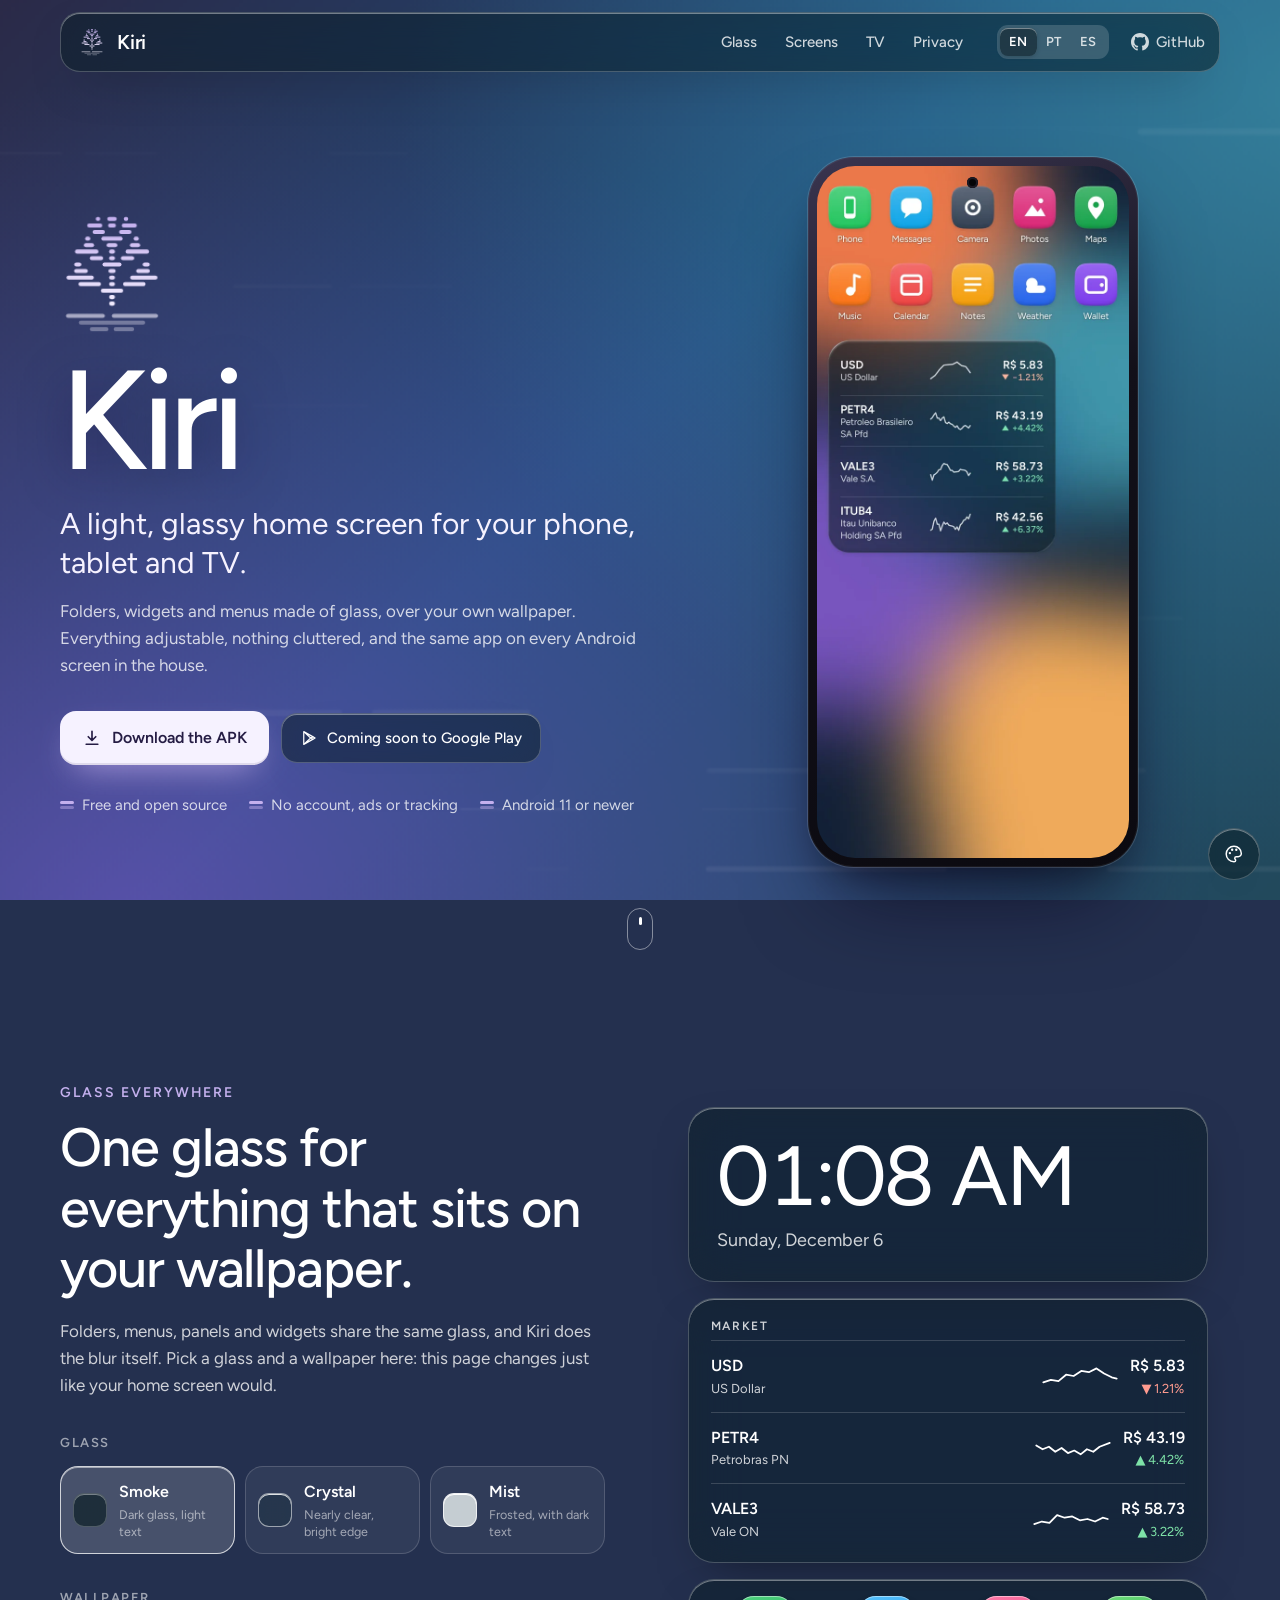
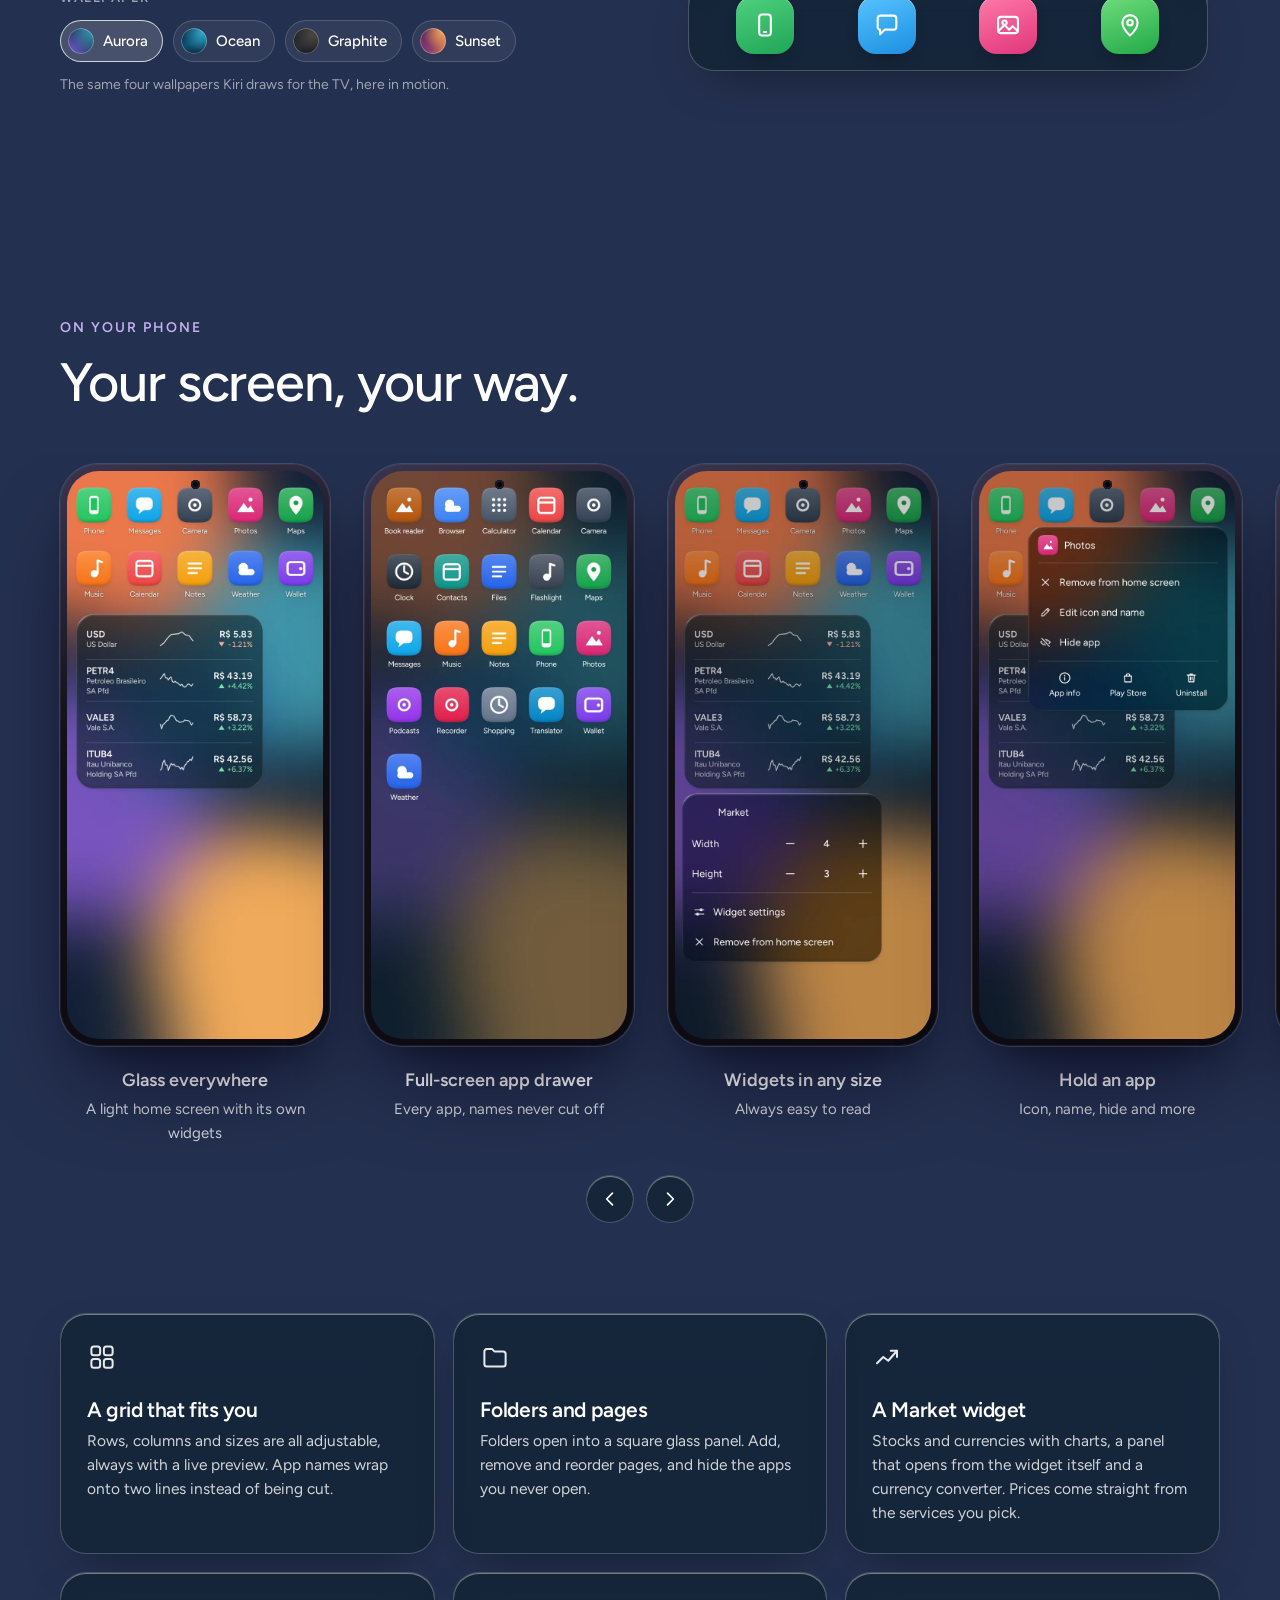
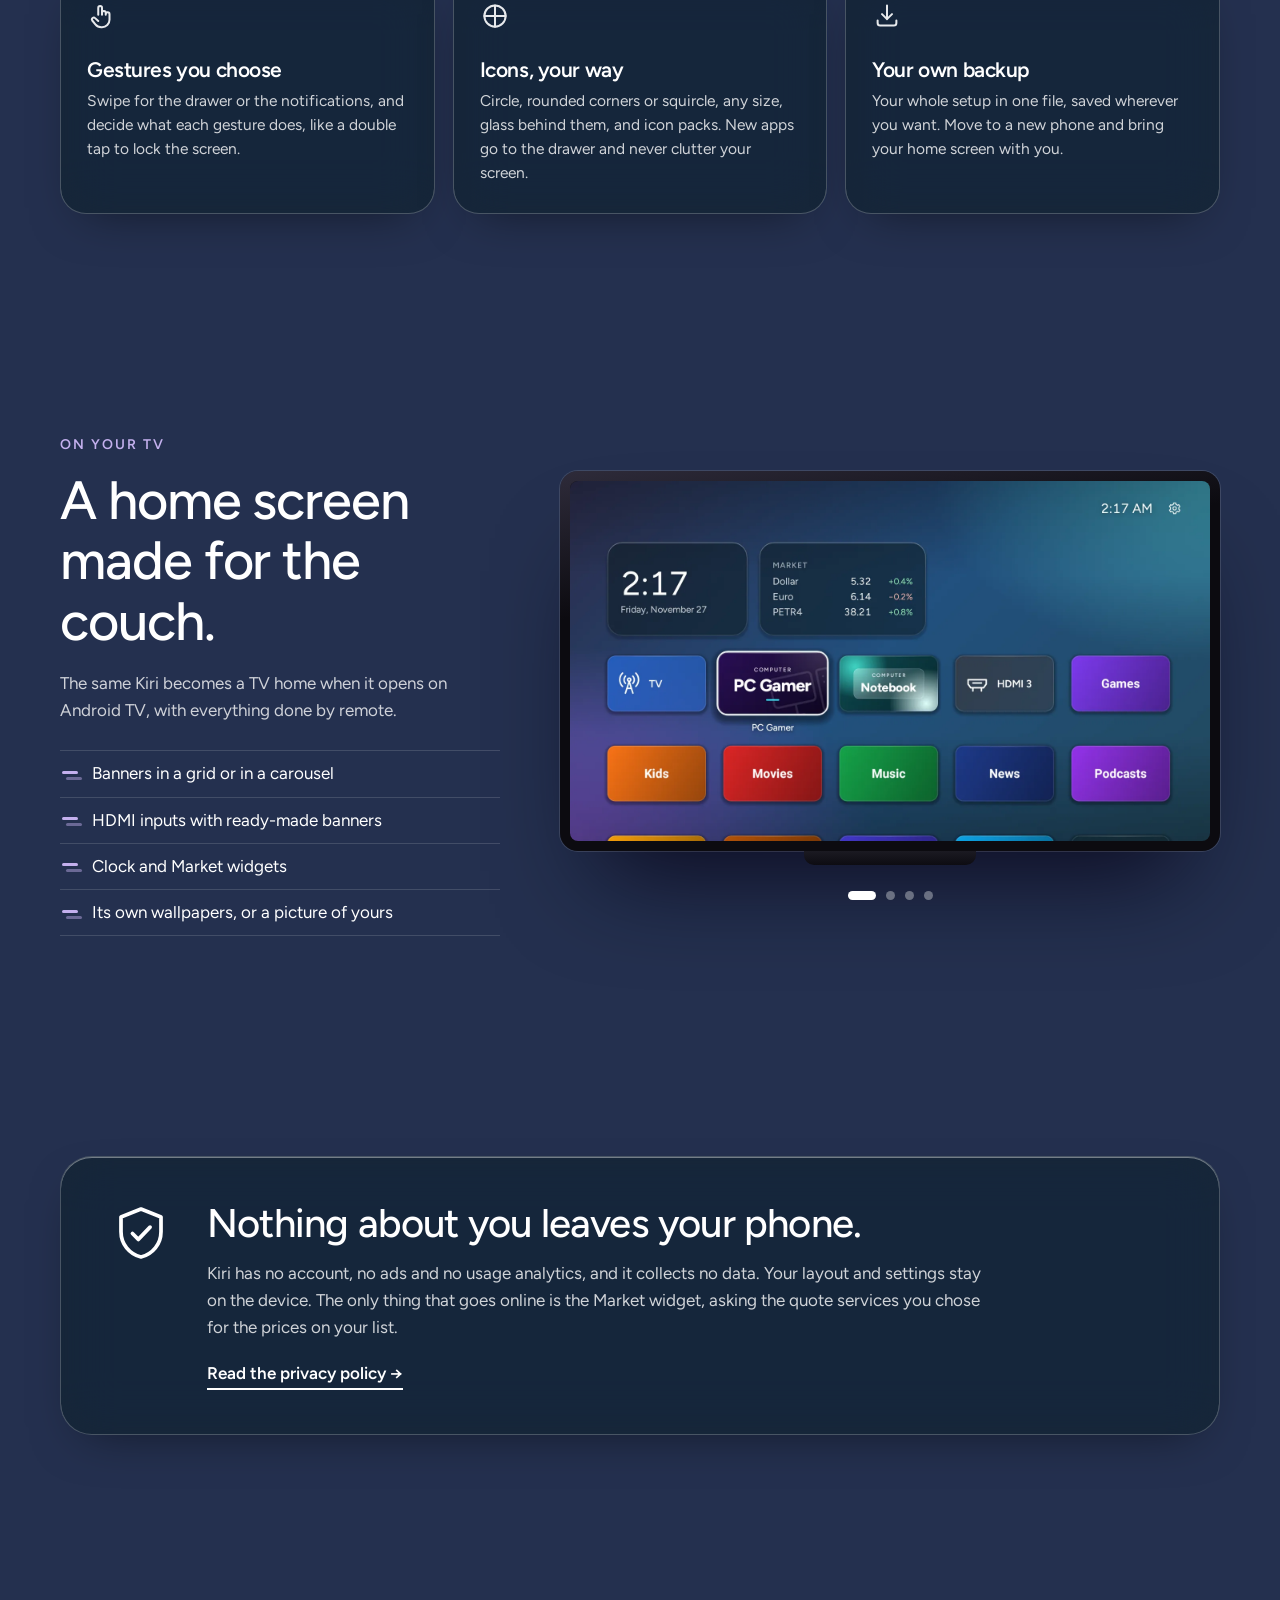
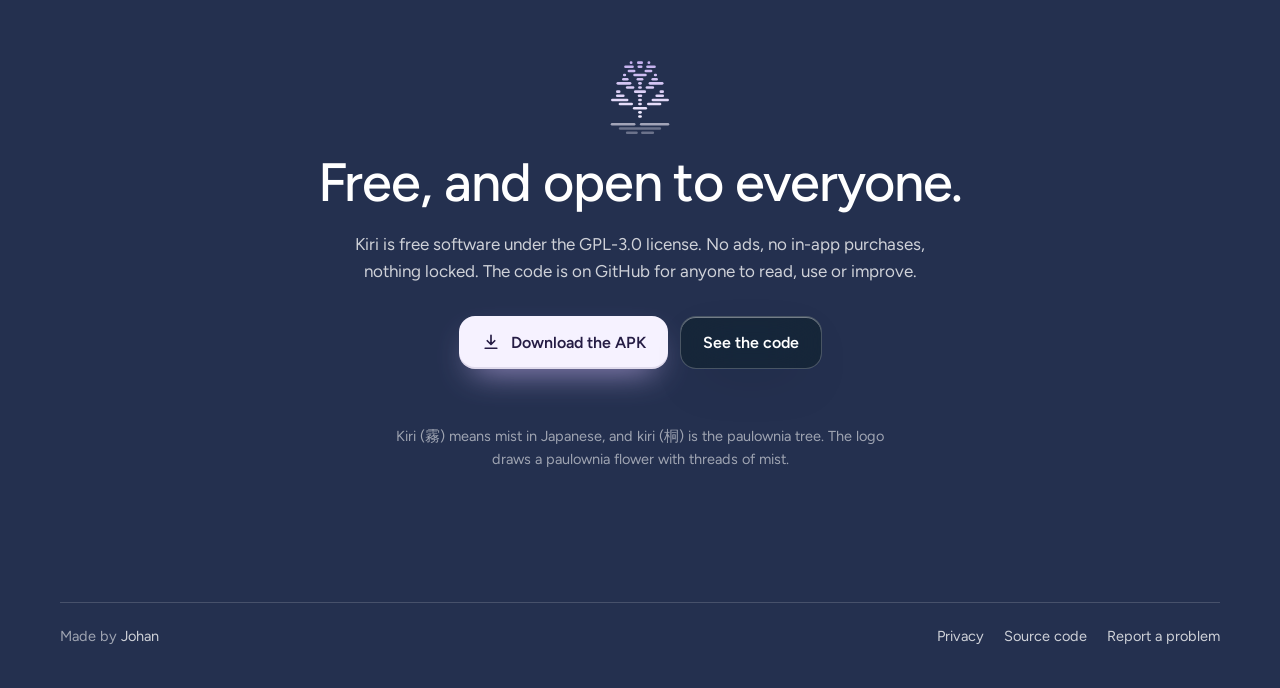
==== site/index.html @ f81454f0 "Site do Kiri em site/ (EN, PT, ES), para kiri.johankrs.com Página do Kiri e política de privacidade," ====
<!doctype html>
<html lang="en" data-lang="en" data-glass="fume" data-wall="aurora">
<head>
<meta charset="utf-8">
<meta name="viewport" content="width=device-width, initial-scale=1, viewport-fit=cover">
<title data-i18n="meta.title">Kiri · A light, glassy home screen for Android</title>
<meta name="description" data-i18n-content="meta.description" content="Kiri is a free, open-source home screen for Android phones, tablets and TVs. Glass panels over your wallpaper, widgets in any size, a full-screen drawer and a home made for the TV. No account, no ads, no tracking.">
<meta name="theme-color" content="#24304f">
<meta name="color-scheme" content="dark">
<link rel="canonical" href="https://kiri.johankrs.com/">
<link rel="alternate" hreflang="en" href="https://kiri.johankrs.com/?lang=en">
<link rel="alternate" hreflang="pt-BR" href="https://kiri.johankrs.com/?lang=pt">
<link rel="alternate" hreflang="es" href="https://kiri.johankrs.com/?lang=es">
<link rel="alternate" hreflang="x-default" href="https://kiri.johankrs.com/">
<meta property="og:type" content="website">
<meta property="og:url" content="https://kiri.johankrs.com/">
<meta property="og:site_name" content="Kiri">
<meta property="og:title" content="Kiri">
<meta property="og:description" data-i18n-content="meta.description" content="Kiri is a free, open-source home screen for Android phones, tablets and TVs. Glass panels over your wallpaper, widgets in any size, a full-screen drawer and a home made for the TV. No account, no ads, no tracking.">
<meta property="og:image" content="https://kiri.johankrs.com/og-image.png">
<meta property="og:image:width" content="1200">
<meta property="og:image:height" content="630">
<meta property="og:image:alt" content="The Kiri logo, a paulownia flower drawn with threads of mist">
<meta name="twitter:card" content="summary_large_image">
<link rel="icon" href="favicon.svg" type="image/svg+xml">
<link rel="icon" href="icon-192.png" sizes="192x192" type="image/png">
<link rel="apple-touch-icon" href="apple-touch-icon.png">
<link rel="preload" href="assets/fonts/figtree.woff2" as="font" type="font/woff2" crossorigin>
<link rel="stylesheet" href="assets/site.css">
<script src="assets/boot.js"></script>
<script src="assets/i18n.js" defer></script>
<script src="assets/site.js" defer></script>
</head>
<body>
<canvas class="wallpaper" aria-hidden="true"></canvas>
<a class="skip" href="#main" data-i18n="nav.skip">Skip to content</a>

<header class="top glass">
  <div class="wrap top-in">
    <a class="brand" href="#top" aria-label="Kiri">
      <img src="assets/brand/logo.svg" alt="" width="30" height="30">
      <span>Kiri</span>
    </a>
    <nav class="nav" aria-label="Sections" data-i18n-aria="nav.label">
      <a href="#glass" data-i18n="nav.glass">Glass</a>
      <a href="#screens" data-i18n="nav.screens">Screens</a>
      <a href="#tv" data-i18n="nav.tv">TV</a>
      <a href="#privacy" data-i18n="nav.privacy">Privacy</a>
    </nav>
    <div class="lang" role="group" aria-label="Language" data-i18n-aria="nav.language">
      <button type="button" data-set-lang="en" title="English" lang="en">EN</button>
      <button type="button" data-set-lang="pt" title="Português" lang="pt-BR">PT</button>
      <button type="button" data-set-lang="es" title="Español" lang="es">ES</button>
    </div>
    <a class="gh" href="https://github.com/JohanKRS/kiri-launcher" aria-label="GitHub">
      <svg viewBox="0 0 16 16" width="18" height="18" aria-hidden="true"><path fill="currentColor" d="M8 0C3.58 0 0 3.58 0 8c0 3.54 2.29 6.53 5.47 7.59.4.07.55-.17.55-.38 0-.19-.01-.82-.01-1.49-2.01.37-2.53-.49-2.69-.94-.09-.23-.48-.94-.82-1.13-.28-.15-.68-.52-.01-.53.63-.01 1.08.58 1.23.82.72 1.21 1.87.87 2.33.66.07-.52.28-.87.51-1.07-1.78-.2-3.64-.89-3.64-3.95 0-.87.31-1.59.82-2.15-.08-.2-.36-1.02.08-2.12 0 0 .67-.21 2.2.82.64-.18 1.32-.27 2-.27.68 0 1.36.09 2 .27 1.53-1.04 2.2-.82 2.2-.82.44 1.1.16 1.92.08 2.12.51.56.82 1.27.82 2.15 0 3.07-1.87 3.75-3.65 3.95.29.25.54.73.54 1.48 0 1.07-.01 1.93-.01 2.2 0 .21.15.46.55.38A8.013 8.013 0 0016 8c0-4.42-3.58-8-8-8z"/></svg>
      <span>GitHub</span>
    </a>
  </div>
</header>

<main id="main">

<section class="hero" id="top">
  <div class="wrap hero-in">
    <div class="hero-copy">
      <div class="mark" aria-hidden="true"></div>
      <h1>Kiri</h1>
      <p class="tagline" data-i18n="hero.tagline">A light, glassy home screen for your phone, tablet and TV.</p>
      <p class="lede" data-i18n="hero.lede">Folders, widgets and menus made of glass, over your own wallpaper. Everything adjustable, nothing cluttered, and the same app on every Android screen in the house.</p>
      <div class="cta">
        <a class="btn primary" id="download" href="https://github.com/JohanKRS/kiri-launcher/releases/latest">
          <svg viewBox="0 0 24 24" width="20" height="20" aria-hidden="true"><path d="M12 4v11m0 0-4.5-4.5M12 15l4.5-4.5M5 19.5h14" fill="none" stroke="currentColor" stroke-width="2" stroke-linecap="round" stroke-linejoin="round"/></svg>
          <span data-i18n="cta.download">Download the APK</span>
          <span class="ver" id="version" hidden></span>
        </a>
        <span class="soon glass">
          <svg viewBox="0 0 24 24" width="18" height="18" aria-hidden="true"><path d="M5 3.5v17l9.2-8.5z M5 3.5l12.5 7L14.2 12 M5 20.5l12.5-7L14.2 12 M17.5 10.5l2.6 1.5-2.6 1.5" fill="none" stroke="currentColor" stroke-width="1.6" stroke-linejoin="round"/></svg>
          <span data-i18n="cta.play">Coming soon to Google Play</span>
        </span>
      </div>
      <ul class="facts">
        <li data-i18n="hero.fact1">Free and open source</li>
        <li data-i18n="hero.fact2">No account, ads or tracking</li>
        <li data-i18n="hero.fact3">Android 11 or newer</li>
      </ul>
    </div>
    <div class="hero-device">
      <figure class="phone float">
        <img data-shot="phone-1" src="assets/img/phone-en-1.webp" width="672" height="1492" alt="Kiri's home screen: apps, and a glass Market widget with currencies and stocks" data-i18n-alt="alt.home">
      </figure>
    </div>
  </div>
  <a class="scroll-hint" href="#glass" aria-label="Scroll" data-i18n-aria="nav.scroll"><span></span></a>
</section>

<section class="section" id="glass">
  <div class="wrap glass-in">
    <div class="section-copy">
      <p class="eyebrow" data-i18n="glass.eyebrow">Glass everywhere</p>
      <h2 data-i18n="glass.title">One glass for everything that sits on your wallpaper.</h2>
      <p data-i18n="glass.text">Folders, menus, panels and widgets share the same glass, and Kiri does the blur itself. Pick a glass and a wallpaper here: this page changes just like your home screen would.</p>

      <div class="chooser" role="group" aria-label="Glass" data-i18n-aria="glass.pick">
        <p class="chooser-label" data-i18n="glass.pick">Glass</p>
        <div class="choices">
          <button type="button" class="choice" data-set-glass="fume"><span class="swatch-glass fume"></span><span><b data-i18n="glass.fume">Smoke</b><small data-i18n="glass.fumeText">Dark glass, light text</small></span></button>
          <button type="button" class="choice" data-set-glass="cristal"><span class="swatch-glass cristal"></span><span><b data-i18n="glass.cristal">Crystal</b><small data-i18n="glass.cristalText">Nearly clear, bright edge</small></span></button>
          <button type="button" class="choice" data-set-glass="nevoa"><span class="swatch-glass nevoa"></span><span><b data-i18n="glass.nevoa">Mist</b><small data-i18n="glass.nevoaText">Frosted, with dark text</small></span></button>
        </div>
      </div>
      <div class="chooser" role="group" aria-label="Wallpaper" data-i18n-aria="wall.pick">
        <p class="chooser-label" data-i18n="wall.pick">Wallpaper</p>
        <div class="walls">
          <button type="button" class="wall" data-set-wall="aurora"><span class="dot aurora"></span><span data-i18n="wall.aurora">Aurora</span></button>
          <button type="button" class="wall" data-set-wall="oceano"><span class="dot oceano"></span><span data-i18n="wall.oceano">Ocean</span></button>
          <button type="button" class="wall" data-set-wall="grafite"><span class="dot grafite"></span><span data-i18n="wall.grafite">Graphite</span></button>
          <button type="button" class="wall" data-set-wall="por_do_sol"><span class="dot por_do_sol"></span><span data-i18n="wall.por_do_sol">Sunset</span></button>
        </div>
        <p class="note" data-i18n="wall.note">The same four wallpapers Kiri draws for the TV, here in motion.</p>
      </div>
    </div>

    <div class="demo" aria-hidden="true">
      <div class="w-clock glass">
        <div class="time" id="demo-time">09:41</div>
        <div class="date" id="demo-date">Friday, 27 November</div>
      </div>
      <div class="w-market glass">
        <div class="w-title" data-i18n="demo.market">Market</div>
        <div class="row"><div><b>USD</b><small data-i18n="demo.usd">US Dollar</small></div><svg viewBox="0 0 60 20"><path d="M1 15 7 13 13 14 19 9 25 10 31 6 37 7 43 4 49 8 55 11 59 12"/></svg><div class="px"><b>R$ 5.83</b><small class="down">▼ 1.21%</small></div></div>
        <div class="row"><div><b>PETR4</b><small>Petrobras PN</small></div><svg viewBox="0 0 60 20"><path d="M1 8 6 11 11 9 16 13 21 10 26 14 31 12 36 15 41 11 46 13 51 9 59 6"/></svg><div class="px"><b>R$ 43.19</b><small class="up">▲ 4.42%</small></div></div>
        <div class="row"><div><b>VALE3</b><small>Vale ON</small></div><svg viewBox="0 0 60 20"><path d="M1 14 7 12 13 13 19 7 25 9 31 8 37 11 43 10 49 12 55 9 59 10"/></svg><div class="px"><b>R$ 58.73</b><small class="up">▲ 3.22%</small></div></div>
      </div>
      <div class="w-apps glass">
        <span class="app a1"><svg viewBox="0 0 24 24"><rect x="7" y="3" width="10" height="18" rx="2.5"/><path d="M11 18h2"/></svg></span>
        <span class="app a2"><svg viewBox="0 0 24 24"><path d="M4 6.5A2.5 2.5 0 0 1 6.5 4h11A2.5 2.5 0 0 1 20 6.5v7a2.5 2.5 0 0 1-2.5 2.5H10l-4 4v-4h0A2 2 0 0 1 4 14z"/></svg></span>
        <span class="app a3"><svg viewBox="0 0 24 24"><rect x="3.5" y="5" width="17" height="14" rx="2.5"/><circle cx="9" cy="10" r="1.8"/><path d="m4 17 5-5 4 4 3-3 4 4"/></svg></span>
        <span class="app a4"><svg viewBox="0 0 24 24"><path d="M12 21s-6.5-6-6.5-11a6.5 6.5 0 0 1 13 0c0 5-6.5 11-6.5 11z"/><circle cx="12" cy="10" r="2.3"/></svg></span>
      </div>
    </div>
  </div>
</section>

<section class="section" id="screens">
  <div class="wrap">
    <div class="section-head">
      <p class="eyebrow" data-i18n="screens.eyebrow">On your phone</p>
      <h2 data-i18n="screens.title">Your screen, your way.</h2>
    </div>
  </div>
  <div class="gallery" tabindex="0" aria-label="Screens" data-i18n-aria="screens.label">
    <figure class="shot"><div class="phone"><img data-shot="phone-1" src="assets/img/phone-en-1.webp" width="672" height="1492" loading="lazy" alt=""></div><figcaption><b data-i18n="shot1.t">Glass everywhere</b><span data-i18n="shot1.s">A light home screen with its own widgets</span></figcaption></figure>
    <figure class="shot"><div class="phone"><img data-shot="phone-2" src="assets/img/phone-en-2.webp" width="672" height="1492" loading="lazy" alt=""></div><figcaption><b data-i18n="shot2.t">Full-screen app drawer</b><span data-i18n="shot2.s">Every app, names never cut off</span></figcaption></figure>
    <figure class="shot"><div class="phone"><img data-shot="phone-3" src="assets/img/phone-en-3.webp" width="672" height="1492" loading="lazy" alt=""></div><figcaption><b data-i18n="shot3.t">Widgets in any size</b><span data-i18n="shot3.s">Always easy to read</span></figcaption></figure>
    <figure class="shot"><div class="phone"><img data-shot="phone-4" src="assets/img/phone-en-4.webp" width="672" height="1492" loading="lazy" alt=""></div><figcaption><b data-i18n="shot4.t">Hold an app</b><span data-i18n="shot4.s">Icon, name, hide and more</span></figcaption></figure>
    <figure class="shot"><div class="phone"><img data-shot="phone-5" src="assets/img/phone-en-5.webp" width="672" height="1492" loading="lazy" alt=""></div><figcaption><b data-i18n="shot5.t">Every icon your way</b><span data-i18n="shot5.s">Shape, glass and size for each app</span></figcaption></figure>
    <figure class="shot"><div class="phone"><img data-shot="phone-6" src="assets/img/phone-en-6.webp" width="672" height="1492" loading="lazy" alt=""></div><figcaption><b data-i18n="shot6.t">Glass icons</b><span data-i18n="shot6.s">With a live preview as you adjust</span></figcaption></figure>
    <figure class="shot"><div class="phone"><img data-shot="phone-7" src="assets/img/phone-en-7.webp" width="672" height="1492" loading="lazy" alt=""></div><figcaption><b data-i18n="shot7.t">Clear settings</b><span data-i18n="shot7.s">Each one explained in a line</span></figcaption></figure>
  </div>
  <div class="wrap gallery-nav">
    <button type="button" class="round glass" data-scroll="-1" aria-label="Previous" data-i18n-aria="screens.prev"><svg viewBox="0 0 24 24" width="20" height="20"><path d="M15 5l-7 7 7 7" fill="none" stroke="currentColor" stroke-width="2" stroke-linecap="round" stroke-linejoin="round"/></svg></button>
    <button type="button" class="round glass" data-scroll="1" aria-label="Next" data-i18n-aria="screens.next"><svg viewBox="0 0 24 24" width="20" height="20"><path d="M9 5l7 7-7 7" fill="none" stroke="currentColor" stroke-width="2" stroke-linecap="round" stroke-linejoin="round"/></svg></button>
  </div>

  <div class="wrap">
    <ul class="features">
      <li class="glass">
        <svg viewBox="0 0 24 24" aria-hidden="true"><rect x="3.5" y="3.5" width="7" height="7" rx="2"/><rect x="13.5" y="3.5" width="7" height="7" rx="2"/><rect x="3.5" y="13.5" width="7" height="7" rx="2"/><rect x="13.5" y="13.5" width="7" height="7" rx="2"/></svg>
        <h3 data-i18n="f1.t">A grid that fits you</h3>
        <p data-i18n="f1.s">Rows, columns and sizes are all adjustable, always with a live preview. App names wrap onto two lines instead of being cut.</p>
      </li>
      <li class="glass">
        <svg viewBox="0 0 24 24" aria-hidden="true"><path d="M3.5 7.5a2 2 0 0 1 2-2h4l2 2h7a2 2 0 0 1 2 2v8a2 2 0 0 1-2 2h-13a2 2 0 0 1-2-2z"/></svg>
        <h3 data-i18n="f2.t">Folders and pages</h3>
        <p data-i18n="f2.s">Folders open into a square glass panel. Add, remove and reorder pages, and hide the apps you never open.</p>
      </li>
      <li class="glass">
        <svg viewBox="0 0 24 24" aria-hidden="true"><path d="M4 17l5-5 4 3 7-8"/><path d="M15 7h5v5"/></svg>
        <h3 data-i18n="f3.t">A Market widget</h3>
        <p data-i18n="f3.s">Stocks and currencies with charts, a panel that opens from the widget itself and a currency converter. Prices come straight from the services you pick.</p>
      </li>
      <li class="glass">
        <svg viewBox="0 0 24 24" aria-hidden="true"><path d="M9 11V5.5a1.5 1.5 0 0 1 3 0V11m0-1.5a1.5 1.5 0 0 1 3 0V11m0-.5a1.5 1.5 0 0 1 3 0V15a6 6 0 0 1-6 6h-.6a6 6 0 0 1-4.7-2.3L4.2 15.6a1.5 1.5 0 0 1 2.3-1.9L9 16"/></svg>
        <h3 data-i18n="f4.t">Gestures you choose</h3>
        <p data-i18n="f4.s">Swipe for the drawer or the notifications, and decide what each gesture does, like a double tap to lock the screen.</p>
      </li>
      <li class="glass">
        <svg viewBox="0 0 24 24" aria-hidden="true"><circle cx="12" cy="12" r="8.5"/><path d="M12 3.5v17M3.5 12h17"/></svg>
        <h3 data-i18n="f5.t">Icons, your way</h3>
        <p data-i18n="f5.s">Circle, rounded corners or squircle, any size, glass behind them, and icon packs. New apps go to the drawer and never clutter your screen.</p>
      </li>
      <li class="glass">
        <svg viewBox="0 0 24 24" aria-hidden="true"><path d="M12 3.5v11m0 0-4-4m4 4 4-4"/><path d="M4.5 15.5v2a2 2 0 0 0 2 2h11a2 2 0 0 0 2-2v-2"/></svg>
        <h3 data-i18n="f6.t">Your own backup</h3>
        <p data-i18n="f6.s">Your whole setup in one file, saved wherever you want. Move to a new phone and bring your home screen with you.</p>
      </li>
    </ul>
  </div>
</section>

<section class="section" id="tv">
  <div class="wrap tv-in">
    <div class="section-copy">
      <p class="eyebrow" data-i18n="tv.eyebrow">On your TV</p>
      <h2 data-i18n="tv.title">A home screen made for the couch.</h2>
      <p data-i18n="tv.text">The same Kiri becomes a TV home when it opens on Android TV, with everything done by remote.</p>
      <ul class="ticks">
        <li data-i18n="tv.l1">Banners in a grid or in a carousel</li>
        <li data-i18n="tv.l2">HDMI inputs with ready-made banners</li>
        <li data-i18n="tv.l3">Clock and Market widgets</li>
        <li data-i18n="tv.l4">Its own wallpapers, or a picture of yours</li>
      </ul>
    </div>
    <div class="tv-device">
      <div class="tv-frame">
        <div class="tv-screen" id="tv-screen">
          <img data-shot="tv-1" src="assets/img/tv-en-1.webp" width="1600" height="900" loading="lazy" alt="Kiri on a TV: clock and Market widgets over a grid of banners" data-i18n-alt="alt.tv1" class="on">
          <img data-shot="tv-2" src="assets/img/tv-en-2.webp" width="1600" height="900" loading="lazy" alt="The menu of a banner, opened with the remote" data-i18n-alt="alt.tv2">
          <img data-shot="tv-3" src="assets/img/tv-en-3.webp" width="1600" height="900" loading="lazy" alt="Banners in a carousel low on the screen, over the Sunset wallpaper" data-i18n-alt="alt.tv3">
          <img data-shot="tv-4" src="assets/img/tv-en-4.webp" width="1600" height="900" loading="lazy" alt="Large banners with their names, over the Ocean wallpaper" data-i18n-alt="alt.tv4">
        </div>
      </div>
      <div class="tv-stand" aria-hidden="true"></div>
      <div class="tv-dots" role="group" aria-label="TV screens" data-i18n-aria="tv.label">
        <button type="button" data-tv="0" aria-label="1" class="on"></button>
        <button type="button" data-tv="1" aria-label="2"></button>
        <button type="button" data-tv="2" aria-label="3"></button>
        <button type="button" data-tv="3" aria-label="4"></button>
      </div>
    </div>
  </div>
</section>

<section class="section" id="privacy">
  <div class="wrap">
    <div class="privacy glass">
      <svg class="shield" viewBox="0 0 24 24" aria-hidden="true"><path d="M12 3 4.5 6v5.5c0 4.6 3.1 8.4 7.5 9.5 4.4-1.1 7.5-4.9 7.5-9.5V6z"/><path d="m8.8 12.2 2.2 2.2 4.4-4.6"/></svg>
      <div>
        <h2 data-i18n="privacy.title">Nothing about you leaves your phone.</h2>
        <p data-i18n="privacy.text">Kiri has no account, no ads and no usage analytics, and it collects no data. Your layout and settings stay on the device. The only thing that goes online is the Market widget, asking the quote services you chose for the prices on your list.</p>
        <a class="link" href="privacy.html" data-i18n="privacy.link">Read the privacy policy</a>
      </div>
    </div>
  </div>
</section>

<section class="section closing">
  <div class="wrap closing-in">
    <div class="mark small" aria-hidden="true"></div>
    <h2 data-i18n="end.title">Free, and open to everyone.</h2>
    <p data-i18n="end.text">Kiri is free software under the GPL-3.0 license. No ads, no in-app purchases, nothing locked. The code is on GitHub for anyone to read, use or improve.</p>
    <div class="cta center">
      <a class="btn primary" href="https://github.com/JohanKRS/kiri-launcher/releases/latest">
        <svg viewBox="0 0 24 24" width="20" height="20" aria-hidden="true"><path d="M12 4v11m0 0-4.5-4.5M12 15l4.5-4.5M5 19.5h14" fill="none" stroke="currentColor" stroke-width="2" stroke-linecap="round" stroke-linejoin="round"/></svg>
        <span data-i18n="cta.download">Download the APK</span>
      </a>
      <a class="btn glass" href="https://github.com/JohanKRS/kiri-launcher" data-i18n="cta.code">See the code</a>
    </div>
    <p class="name-note" data-i18n="end.name">Kiri (霧) means mist in Japanese, and kiri (桐) is the paulownia tree. The logo draws a paulownia flower with threads of mist.</p>
  </div>
</section>

</main>

<footer class="foot">
  <div class="wrap foot-in">
    <span data-i18n-html="foot.made">Made by <a href="https://johankrs.com/">Johan</a></span>
    <span class="foot-links">
      <a href="privacy.html" data-i18n="nav.privacy">Privacy</a>
      <a href="https://github.com/JohanKRS/kiri-launcher" data-i18n="foot.source">Source code</a>
      <a href="https://github.com/JohanKRS/kiri-launcher/issues" data-i18n="foot.issues">Report a problem</a>
    </span>
  </div>
</footer>

<button type="button" class="tweak glass" aria-expanded="false" aria-controls="tweak-panel" aria-label="Change glass and wallpaper" data-i18n-aria="tweak.label">
  <svg viewBox="0 0 24 24" width="22" height="22" aria-hidden="true"><path d="M12 3.5a8.5 8.5 0 1 0 0 17c1.2 0 1.8-.7 1.8-1.5 0-1.1-1-1.4-1-2.5 0-.9.7-1.5 1.6-1.5h2.1a3.5 3.5 0 0 0 3.5-3.5c0-4.4-3.6-8-8-8z" fill="none" stroke="currentColor" stroke-width="1.6"/><circle cx="7.5" cy="11" r="1.3" fill="currentColor"/><circle cx="10" cy="7.3" r="1.3" fill="currentColor"/><circle cx="14.5" cy="7.3" r="1.3" fill="currentColor"/></svg>
</button>
<div class="tweak-panel glass" id="tweak-panel" hidden>
  <p class="chooser-label" data-i18n="glass.pick">Glass</p>
  <div class="mini">
    <button type="button" data-set-glass="fume" data-i18n="glass.fume">Smoke</button>
    <button type="button" data-set-glass="cristal" data-i18n="glass.cristal">Crystal</button>
    <button type="button" data-set-glass="nevoa" data-i18n="glass.nevoa">Mist</button>
  </div>
  <p class="chooser-label" data-i18n="wall.pick">Wallpaper</p>
  <div class="mini dots">
    <button type="button" data-set-wall="aurora" aria-label="Aurora" data-i18n-aria="wall.aurora"><span class="dot aurora"></span></button>
    <button type="button" data-set-wall="oceano" aria-label="Ocean" data-i18n-aria="wall.oceano"><span class="dot oceano"></span></button>
    <button type="button" data-set-wall="grafite" aria-label="Graphite" data-i18n-aria="wall.grafite"><span class="dot grafite"></span></button>
    <button type="button" data-set-wall="por_do_sol" aria-label="Sunset" data-i18n-aria="wall.por_do_sol"><span class="dot por_do_sol"></span></button>
  </div>
  <label class="motion"><input type="checkbox" id="motion" checked> <span data-i18n="tweak.motion">Moving wallpaper</span></label>
</div>
</body>
</html>
---- site/assets/site.css ----
/* Kiri website. The page works like a Kiri home screen: an animated wallpaper behind everything
   (site.js draws it), and glass for whatever sits on it, in Kiri's three glasses. */

@font-face {
  font-family: "Figtree";
  src: url("fonts/figtree.woff2") format("woff2");
  font-weight: 300 900;
  font-display: swap;
}

:root {
  --ink: #fff;
  --ink-soft: rgba(255, 255, 255, .78);
  --ink-faint: rgba(255, 255, 255, .56);
  --lilac: #c4b0ee;
  --lilac-pale: #f6f2ff;
  --up: #7ee2a8;
  --down: #ff9b8f;
  --radius: 26px;
  --wrap: 1160px;
  --blur: blur(26px) saturate(1.35);
  --ease: cubic-bezier(.22, .8, .24, 1);
}

/* Kiri's glasses (ui/theme/KiriGlass.kt), at their default opacity. */
html[data-glass="fume"] {
  --g-fill: rgba(14, 32, 39, .58);
  --g-edge: rgba(255, 255, 255, .22);
  --g-high: rgba(255, 255, 255, .40);
  --g-ink: #fff;
  --g-ink-soft: rgba(255, 255, 255, .80);
  --g-line: rgba(255, 255, 255, .16);
}
html[data-glass="cristal"] {
  --g-fill: rgba(18, 44, 52, .36);
  --g-edge: rgba(255, 255, 255, .50);
  --g-high: rgba(255, 255, 255, .85);
  --g-ink: #fff;
  --g-ink-soft: rgba(255, 255, 255, .86);
  --g-line: rgba(255, 255, 255, .24);
}
html[data-glass="nevoa"] {
  --g-fill: rgba(240, 246, 245, .72);
  --g-edge: rgba(255, 255, 255, .70);
  --g-high: rgba(255, 255, 255, .95);
  --g-ink: #10262d;
  --g-ink-soft: #33494f;
  --g-line: rgba(16, 38, 45, .14);
}

* { box-sizing: border-box; }
html { scroll-behavior: smooth; -webkit-text-size-adjust: 100%; background: #24304f; }
html.i18n-wait body { visibility: hidden; }
body {
  margin: 0;
  font: 400 17px/1.6 "Figtree", system-ui, -apple-system, "Segoe UI", Roboto, sans-serif;
  color: var(--ink);
  overflow-x: hidden;
  -webkit-font-smoothing: antialiased;
}
img { display: block; max-width: 100%; height: auto; }
a { color: inherit; }
button { font: inherit; color: inherit; cursor: pointer; }
h1, h2, h3 { margin: 0; font-weight: 500; letter-spacing: -.02em; line-height: 1.12; }
p { margin: 0; }
::selection { background: rgba(196, 176, 238, .45); }
:focus-visible { outline: 2px solid var(--lilac-pale); outline-offset: 3px; border-radius: 8px; }

.wrap { width: min(var(--wrap), 100% - 40px); margin-inline: auto; }
.skip { position: absolute; left: -999px; top: 8px; z-index: 50; padding: 8px 14px; border-radius: 10px; background: #fff; color: #111; }
.skip:focus { left: 12px; }

/* The wallpaper, fixed behind the page. */
.wallpaper {
  position: fixed; inset: 0; z-index: -1;
  width: 100%; height: 100%;
  background: linear-gradient(135deg, #2b2a48, #22507f 48%, #22495c);
}

/* Glass. */
.glass {
  position: relative;
  background: var(--g-fill);
  -webkit-backdrop-filter: var(--blur);
  backdrop-filter: var(--blur);
  color: var(--g-ink);
  border: 1px solid var(--g-edge);
  box-shadow: inset 0 1px 0 var(--g-high), 0 18px 50px -24px rgba(0, 0, 0, .55);
  transition: background-color .5s var(--ease), color .5s var(--ease), border-color .5s var(--ease), box-shadow .5s var(--ease);
}

/* Header. */
.top {
  position: sticky; top: 12px; z-index: 20;
  width: min(var(--wrap), 100% - 24px); margin: 12px auto 0;
  border-radius: 20px;
}
.top-in { display: flex; align-items: center; gap: 22px; width: 100%; padding: 10px 14px 10px 16px; }
.brand { display: flex; align-items: center; gap: 10px; text-decoration: none; font-weight: 600; font-size: 20px; letter-spacing: -.01em; }
.brand img { width: 30px; height: 30px; }
html[data-glass="nevoa"] .brand img { filter: brightness(.35) saturate(2.2) hue-rotate(-8deg); }
.nav { display: flex; gap: 4px; margin-left: auto; }
.nav a { text-decoration: none; padding: 7px 12px; border-radius: 10px; color: var(--g-ink-soft); font-weight: 500; font-size: 15px; transition: background .2s, color .2s; }
.nav a:hover { color: var(--g-ink); background: var(--g-line); }
.lang { display: flex; padding: 3px; border-radius: 11px; background: var(--g-line); }
.lang button { border: 0; background: none; padding: 4px 9px; border-radius: 8px; font-size: 13px; font-weight: 600; letter-spacing: .04em; color: var(--g-ink-soft); }
.lang button[aria-pressed="true"] { background: var(--g-fill); color: var(--g-ink); box-shadow: inset 0 1px 0 var(--g-high), 0 1px 4px rgba(0, 0, 0, .18); }
.gh { display: flex; align-items: center; gap: 7px; text-decoration: none; font-size: 15px; font-weight: 500; color: var(--g-ink-soft); }
.gh:hover { color: var(--g-ink); }

/* Hero. */
.hero { position: relative; min-height: min(100svh, 980px); display: flex; flex-direction: column; justify-content: center; padding: 70px 0 90px; }
.hero-in { display: grid; grid-template-columns: 1.1fr .9fr; align-items: center; gap: 60px; }
.mark { width: 132px; height: 132px; margin: 0 0 18px -14px; }
.mark svg { width: 100%; height: 100%; overflow: visible; }
.mark path { opacity: 0; transform-box: fill-box; transform-origin: center; animation: thread 1.1s var(--ease) forwards; animation-delay: calc(var(--i) * 38ms + 150ms); }
.mark.small { width: 84px; height: 84px; margin: 0 auto 14px; }
.mark.small path { animation: none; opacity: 1; }
@keyframes thread {
  from { opacity: 0; transform: translateX(calc(var(--d, 1) * 18px)) scaleX(.2); }
  to { opacity: 1; transform: none; }
}
.mark.breathing path { animation: breathe 7s ease-in-out infinite; animation-delay: calc(var(--i) * -310ms); opacity: 1; }
@keyframes breathe {
  0%, 100% { transform: translateX(0); opacity: 1; }
  50% { transform: translateX(calc(var(--d, 1) * 2.2px)); opacity: .72; }
}
h1 { font-size: clamp(76px, 11vw, 150px); font-weight: 500; letter-spacing: -.045em; line-height: .9; text-shadow: 0 10px 50px rgba(20, 10, 50, .35); }
.tagline { margin-top: 20px; font-size: clamp(22px, 2.4vw, 30px); line-height: 1.3; font-weight: 400; color: var(--lilac-pale); max-width: 21em; }
.lede { margin-top: 16px; max-width: 34em; color: var(--ink-soft); }
.cta { display: flex; flex-wrap: wrap; align-items: center; gap: 12px; margin-top: 32px; }
.cta.center { justify-content: center; }
.btn {
  display: inline-flex; align-items: center; gap: 10px;
  padding: 14px 22px; border-radius: 16px;
  font-weight: 600; font-size: 16px; text-decoration: none;
  transition: transform .25s var(--ease), box-shadow .25s var(--ease), background-color .5s;
}
.btn:hover { transform: translateY(-2px); }
.btn.primary { background: var(--lilac-pale); color: #251c44; box-shadow: 0 14px 34px -14px rgba(196, 176, 238, .9), inset 0 -2px 0 rgba(59, 45, 102, .12); }
.btn.primary:hover { box-shadow: 0 18px 40px -12px rgba(196, 176, 238, 1); }
.btn .ver { font-weight: 500; font-size: 13px; padding: 2px 8px; border-radius: 99px; background: rgba(59, 45, 102, .12); }
.soon { display: inline-flex; align-items: center; gap: 9px; padding: 12px 18px; border-radius: 16px; font-size: 15px; font-weight: 500; }
.facts { list-style: none; display: flex; flex-wrap: wrap; gap: 8px 22px; margin: 28px 0 0; padding: 0; color: var(--ink-soft); font-size: 15px; }
.facts li { display: flex; align-items: center; gap: 8px; }
.facts li::before { content: ""; width: 14px; height: 3px; border-radius: 3px; background: var(--lilac); box-shadow: 0 5px 0 -0px rgba(196, 176, 238, .45); transform: translateY(-2px); }
.hero-device { display: flex; justify-content: center; }
.scroll-hint { position: absolute; left: 50%; bottom: 22px; width: 26px; height: 42px; margin-left: -13px; border-radius: 14px; border: 1.5px solid rgba(255, 255, 255, .45); }
.scroll-hint span { position: absolute; left: 50%; top: 8px; width: 3px; height: 8px; margin-left: -1.5px; border-radius: 3px; background: #fff; animation: hint 2.2s ease-in-out infinite; }
@keyframes hint { 0% { opacity: 0; transform: translateY(0); } 30% { opacity: 1; } 80% { opacity: 0; transform: translateY(12px); } 100% { opacity: 0; } }

/* Devices. */
.phone {
  position: relative; width: 100%; max-width: 330px;
  margin: 0;
  padding: 9px; border-radius: 46px;
  background: linear-gradient(160deg, #3a3550, #121019 40%, #0b0a10);
  box-shadow: 0 0 0 1px rgba(255, 255, 255, .14), inset 0 0 0 1px rgba(255, 255, 255, .06), 0 50px 90px -30px rgba(10, 5, 30, .75), 0 20px 40px -20px rgba(0, 0, 0, .5);
}
.phone img { width: 100%; border-radius: 38px; background: #222; }
.phone::after { content: ""; position: absolute; top: 20px; left: 50%; width: 11px; height: 11px; margin-left: -5.5px; border-radius: 50%; background: #050507; box-shadow: inset 0 0 0 2px #1c1a24; }
.float { animation: float 9s ease-in-out infinite; }
@keyframes float { 0%, 100% { transform: translateY(0) rotate(-1.2deg); } 50% { transform: translateY(-16px) rotate(.6deg); } }

/* Sections. */
.section { padding: 110px 0; scroll-margin-top: 80px; }
.eyebrow { font-size: 14px; font-weight: 600; letter-spacing: .14em; text-transform: uppercase; color: var(--lilac); margin-bottom: 14px; }
h2 { font-size: clamp(34px, 4.4vw, 54px); }
.section-copy p:not(.eyebrow):not(.chooser-label):not(.note) { margin-top: 18px; color: var(--ink-soft); max-width: 32em; }
.section-head { max-width: 760px; margin-bottom: 40px; }

/* Glass section. */
.glass-in { display: grid; grid-template-columns: 1fr 1fr; gap: 70px; align-items: center; }
.chooser { margin-top: 34px; }
.chooser-label { font-size: 13px; font-weight: 600; letter-spacing: .12em; text-transform: uppercase; color: var(--ink-faint); margin-bottom: 12px; }
.choices { display: grid; grid-template-columns: repeat(3, 1fr); gap: 10px; }
.choice {
  display: flex; align-items: center; gap: 12px; text-align: left;
  padding: 12px; border-radius: 18px;
  border: 1px solid rgba(255, 255, 255, .16); background: rgba(255, 255, 255, .06);
  transition: background .25s, border-color .25s, transform .25s var(--ease);
}
.choice:hover { background: rgba(255, 255, 255, .12); transform: translateY(-2px); }
.choice[aria-pressed="true"] { border-color: rgba(255, 255, 255, .75); background: rgba(255, 255, 255, .16); box-shadow: inset 0 1px 0 rgba(255, 255, 255, .5); }
.choice b { display: block; font-weight: 600; font-size: 16px; }
.choice small { display: block; font-size: 12.5px; line-height: 1.35; color: var(--ink-faint); margin-top: 2px; }
.swatch-glass { flex: none; width: 34px; height: 34px; border-radius: 11px; -webkit-backdrop-filter: blur(8px); backdrop-filter: blur(8px); }
.swatch-glass.fume { background: rgba(14, 32, 39, .7); border: 1px solid rgba(255, 255, 255, .22); box-shadow: inset 0 1px 0 rgba(255, 255, 255, .4); }
.swatch-glass.cristal { background: rgba(18, 44, 52, .3); border: 1px solid rgba(255, 255, 255, .55); box-shadow: inset 0 1px 0 rgba(255, 255, 255, .85); }
.swatch-glass.nevoa { background: rgba(240, 246, 245, .78); border: 1px solid rgba(255, 255, 255, .7); box-shadow: inset 0 1px 0 #fff; }
.walls { display: flex; flex-wrap: wrap; gap: 10px; }
.wall { display: inline-flex; align-items: center; gap: 9px; padding: 7px 14px 7px 7px; border-radius: 99px; border: 1px solid rgba(255, 255, 255, .16); background: rgba(255, 255, 255, .06); font-weight: 500; font-size: 15px; transition: background .25s, border-color .25s; }
.wall:hover { background: rgba(255, 255, 255, .12); }
.wall[aria-pressed="true"] { border-color: rgba(255, 255, 255, .75); background: rgba(255, 255, 255, .16); }
.dot { display: block; width: 26px; height: 26px; border-radius: 50%; box-shadow: inset 0 0 0 1px rgba(255, 255, 255, .3); }
.dot.aurora { background: radial-gradient(circle at 100% 0, #3f9db2, transparent 65%), radial-gradient(circle at 0 100%, #7a52c4, transparent 70%), linear-gradient(135deg, #2b2a48, #22507f 48%, #22495c); }
.dot.oceano { background: radial-gradient(circle at 80% 20%, #2fa3c2, transparent 65%), linear-gradient(160deg, #0d2a45, #0f4f6f 55%, #0a2233); }
.dot.grafite { background: radial-gradient(circle at 75% 25%, #4a4540, transparent 65%), linear-gradient(150deg, #1c1f24, #2a2d33 50%, #15171a); }
.dot.por_do_sol { background: radial-gradient(circle at 85% 15%, #f2a35a, transparent 60%), radial-gradient(circle at 0 100%, #6c2d7a, transparent 65%), linear-gradient(140deg, #3a1f4f, #a44a5a 55%, #e0864a); }
.note { margin-top: 12px; font-size: 14px; color: var(--ink-faint); }

/* The demo widgets, live glass on the live wallpaper. */
.demo { display: grid; grid-template-columns: 1fr 1fr; gap: 16px; max-width: 520px; justify-self: center; width: 100%; }
.demo > * { border-radius: var(--radius); }
.w-clock { grid-column: 1 / -1; padding: 26px 28px; }
.w-clock .time { font-size: clamp(60px, 7vw, 84px); font-weight: 400; letter-spacing: -.03em; line-height: 1; font-variant-numeric: tabular-nums; }
.w-clock .date { margin-top: 8px; color: var(--g-ink-soft); font-size: 18px; }
.w-market { grid-column: 1 / -1; padding: 18px 22px 8px; }
.w-title { font-size: 12px; font-weight: 600; letter-spacing: .14em; text-transform: uppercase; color: var(--g-ink-soft); margin-bottom: 4px; }
.w-market .row { display: grid; grid-template-columns: 1fr 76px auto; align-items: center; gap: 12px; padding: 12px 0; border-top: 1px solid var(--g-line); }
.w-market .row:first-of-type { border-top: 0; }
.w-market b { display: block; font-weight: 600; font-size: 16px; }
.w-market small { display: block; font-size: 13px; color: var(--g-ink-soft); }
.w-market svg { width: 76px; height: 26px; fill: none; stroke: currentColor; stroke-width: 1.4; stroke-linejoin: round; stroke-linecap: round; }
.w-market .px { text-align: right; }
.w-market .up { color: var(--up); }
.w-market .down { color: var(--down); }
html[data-glass="nevoa"] .w-market .up { color: #16824a; }
html[data-glass="nevoa"] .w-market .down { color: #c0392b; }
.w-apps { grid-column: 1 / -1; display: flex; justify-content: space-around; padding: 16px; }
.app { width: 58px; height: 58px; border-radius: 18px; display: grid; place-items: center; box-shadow: inset 0 1px 0 rgba(255, 255, 255, .45), 0 8px 18px -8px rgba(0, 0, 0, .45); }
.app svg { width: 28px; height: 28px; fill: none; stroke: #fff; stroke-width: 1.8; stroke-linecap: round; stroke-linejoin: round; }
.a1 { background: linear-gradient(160deg, #4fd27f, #20a556); }
.a2 { background: linear-gradient(160deg, #57c3ff, #1c8fe0); }
.a3 { background: linear-gradient(160deg, #ff7aa8, #e0367a); }
.a4 { background: linear-gradient(160deg, #6fdd7c, #22a948); }

/* Screens gallery. */
.gallery {
  display: flex; gap: 34px; overflow-x: auto; scroll-snap-type: x mandatory;
  padding: 10px max(20px, (100% - var(--wrap)) / 2) 30px;
  scrollbar-width: none; overscroll-behavior-x: contain;
}
.gallery::-webkit-scrollbar { display: none; }
.shot { flex: none; width: 270px; margin: 0; scroll-snap-align: center; }
.shot .phone { max-width: none; padding: 7px; border-radius: 38px; }
.shot .phone img { border-radius: 32px; }
.shot .phone::after { top: 16px; width: 9px; height: 9px; margin-left: -4.5px; }
.shot figcaption { margin-top: 20px; text-align: center; }
.shot figcaption b { display: block; font-weight: 600; font-size: 18px; }
.shot figcaption span { display: block; color: var(--ink-soft); font-size: 15px; margin-top: 2px; }
.gallery-nav { display: flex; justify-content: center; gap: 12px; }
.round { width: 48px; height: 48px; border-radius: 50%; display: grid; place-items: center; padding: 0; }
.round:hover { transform: translateY(-1px); }

.features { list-style: none; margin: 90px 0 0; padding: 0; display: grid; grid-template-columns: repeat(3, 1fr); gap: 18px; }
.features li { padding: 28px 26px; border-radius: var(--radius); }
.features svg { width: 30px; height: 30px; fill: none; stroke: currentColor; stroke-width: 1.6; stroke-linecap: round; stroke-linejoin: round; opacity: .9; }
.features h3 { font-size: 21px; font-weight: 600; margin-top: 18px; }
.features p { margin-top: 8px; color: var(--g-ink-soft); font-size: 15.5px; line-height: 1.55; }

/* TV. */
.tv-in { display: grid; grid-template-columns: .8fr 1.2fr; gap: 60px; align-items: center; }
.ticks { list-style: none; padding: 0; margin: 26px 0 0; }
.ticks li { position: relative; padding: 9px 0 9px 32px; border-top: 1px solid rgba(255, 255, 255, .14); }
.ticks li:last-child { border-bottom: 1px solid rgba(255, 255, 255, .14); }
.ticks li::before { content: ""; position: absolute; left: 2px; top: 50%; width: 16px; height: 3px; margin-top: -3px; border-radius: 3px; background: var(--lilac); box-shadow: 4px 6px 0 -0px rgba(196, 176, 238, .45); }
.tv-frame { padding: 10px; border-radius: 18px; background: linear-gradient(170deg, #2e2b3a, #0c0b10 30%); box-shadow: 0 0 0 1px rgba(255, 255, 255, .12), 0 60px 100px -40px rgba(5, 0, 20, .8); }
.tv-screen { position: relative; aspect-ratio: 16 / 9; border-radius: 8px; overflow: hidden; background: #111; }
.tv-screen img { position: absolute; inset: 0; width: 100%; height: 100%; object-fit: cover; opacity: 0; transform: scale(1.02); transition: opacity 1.1s var(--ease), transform 6s linear; }
.tv-screen img.on { opacity: 1; transform: scale(1); }
.tv-stand { width: 26%; height: 14px; margin: 0 auto; background: linear-gradient(#1b1a22, #0d0c12); border-radius: 0 0 10px 10px; box-shadow: 0 18px 30px -12px rgba(0, 0, 0, .6); }
.tv-dots { display: flex; justify-content: center; gap: 10px; margin-top: 26px; }
.tv-dots button { width: 9px; height: 9px; padding: 0; border: 0; border-radius: 9px; background: rgba(255, 255, 255, .35); transition: width .35s var(--ease), background .35s; }
.tv-dots button.on { width: 28px; background: #fff; }

/* Privacy. */
.privacy { display: grid; grid-template-columns: auto 1fr; gap: 34px; align-items: start; padding: 44px 48px; border-radius: 32px; }
.shield { width: 64px; height: 64px; fill: none; stroke: currentColor; stroke-width: 1.4; stroke-linejoin: round; stroke-linecap: round; }
.privacy h2 { font-size: clamp(28px, 3.4vw, 40px); }
.privacy p { margin-top: 14px; color: var(--g-ink-soft); max-width: 46em; }
.link { display: inline-block; margin-top: 18px; font-weight: 600; text-decoration: none; border-bottom: 2px solid currentColor; padding-bottom: 1px; }
.link::after { content: " →"; }

/* Closing. */
.closing { text-align: center; padding-bottom: 130px; }
.closing-in { max-width: 720px; }
.closing p { margin: 18px auto 0; color: var(--ink-soft); max-width: 36em; }
.closing .cta { margin-top: 30px; }
.closing .btn.glass { padding: 13px 22px; }
.name-note { margin-top: 56px !important; font-size: 14.5px; color: var(--ink-faint) !important; }

.foot { padding: 0 0 40px; }
.foot-in { display: flex; flex-wrap: wrap; justify-content: space-between; gap: 12px; padding-top: 22px; border-top: 1px solid rgba(255, 255, 255, .16); color: var(--ink-faint); font-size: 14.5px; }
.foot a { color: var(--ink-soft); text-decoration: none; }
.foot a:hover { color: #fff; }
.foot-links { display: flex; flex-wrap: wrap; gap: 20px; }

/* The floating glass and wallpaper switch. */
.tweak { position: fixed; right: 20px; bottom: 20px; z-index: 30; width: 52px; height: 52px; border-radius: 50%; display: grid; place-items: center; padding: 0; transition: transform .3s var(--ease), opacity .3s, background-color .5s; }
.tweak:hover { transform: rotate(-14deg) scale(1.05); }
.tweak-panel { position: fixed; right: 20px; bottom: 84px; z-index: 30; width: 260px; padding: 16px 16px 14px; border-radius: 22px; transform-origin: 100% 100%; animation: pop .28s var(--ease); }
.tweak-panel .chooser-label { color: var(--g-ink-soft); margin: 0 0 8px; font-size: 11.5px; }
.tweak-panel .chooser-label + .mini { margin-bottom: 14px; }
@keyframes pop { from { opacity: 0; transform: scale(.92) translateY(6px); } }
.mini { display: flex; gap: 6px; }
.mini button { flex: 1; border: 1px solid var(--g-line); background: none; border-radius: 11px; padding: 7px 4px; font-size: 13.5px; font-weight: 500; color: var(--g-ink-soft); }
.mini button[aria-pressed="true"] { border-color: var(--g-ink); color: var(--g-ink); }
.mini.dots button { padding: 4px; display: grid; place-items: center; border-radius: 99px; }
.mini.dots .dot { width: 28px; height: 28px; }
.motion { display: flex; align-items: center; gap: 8px; font-size: 13.5px; color: var(--g-ink-soft); }
.motion input { accent-color: #8c6fd6; width: 16px; height: 16px; }

/* Privacy page. */
.doc { padding: 60px 0 100px; }
.doc-in { max-width: 820px; padding: 50px 56px; border-radius: 32px; }
.doc .back { display: inline-flex; gap: 6px; text-decoration: none; color: var(--g-ink-soft); font-weight: 500; font-size: 15px; margin-bottom: 26px; }
.doc .back::before { content: "←"; }
.doc h1 { font-size: clamp(34px, 5vw, 50px); letter-spacing: -.03em; line-height: 1.1; text-shadow: none; }
.doc .updated { margin-top: 12px; color: var(--g-ink-soft); font-size: 15px; }
.doc h2 { font-size: 24px; font-weight: 600; margin-top: 40px; }
.doc p, .doc li { color: var(--g-ink-soft); margin-top: 12px; }
.doc p b, .doc li b { color: var(--g-ink); font-weight: 600; }
.doc ul { padding-left: 20px; margin: 8px 0 0; }
.doc li { margin-top: 10px; }
.doc code { font-size: .9em; padding: 1px 6px; border-radius: 6px; background: var(--g-line); }
.doc a { color: var(--g-ink); }
.doc .intro { margin-top: 26px; font-size: 18px; color: var(--g-ink); }

/* Reveal on scroll (site.js adds .in). */
.reveal { opacity: 0; transform: translateY(26px); transition: opacity .9s var(--ease), transform .9s var(--ease); }
.reveal.in { opacity: 1; transform: none; }

@media (max-width: 980px) {
  .hero-in, .glass-in, .tv-in { grid-template-columns: 1fr; gap: 56px; }
  .hero { padding-top: 40px; }
  .hero-device { order: 2; }
  .phone { max-width: 290px; }
  .features { grid-template-columns: 1fr 1fr; }
  .nav { display: none; }
  .lang { margin-left: auto; }
}
@media (max-width: 640px) {
  body { font-size: 16px; }
  .wrap { width: calc(100% - 32px); }
  .top { top: 8px; margin-top: 8px; width: calc(100% - 16px); border-radius: 18px; }
  .top-in { gap: 12px; padding: 8px 10px 8px 12px; }
  .gh span { display: none; }
  .mark { width: 100px; height: 100px; margin-left: -10px; }
  .section { padding: 80px 0; }
  .choices { grid-template-columns: 1fr; }
  .features { grid-template-columns: 1fr; margin-top: 60px; }
  .shot { width: 230px; }
  .privacy { grid-template-columns: 1fr; padding: 32px 26px; gap: 18px; }
  .shield { width: 48px; height: 48px; }
  .doc-in { padding: 34px 24px; border-radius: 26px; }
  .scroll-hint { display: none; }
  .tweak { right: 14px; bottom: 14px; }
  .tweak-panel { right: 14px; bottom: 76px; }
}
@media (prefers-reduced-motion: reduce) {
  html { scroll-behavior: auto; }
  .float, .scroll-hint span, .mark path, .mark.breathing path { animation: none !important; opacity: 1 !important; transform: none !important; }
  .reveal { opacity: 1; transform: none; transition: none; }
  .tv-screen img { transition: opacity .3s; }
}
html.still .float, html.still .mark.breathing path { animation: none; }
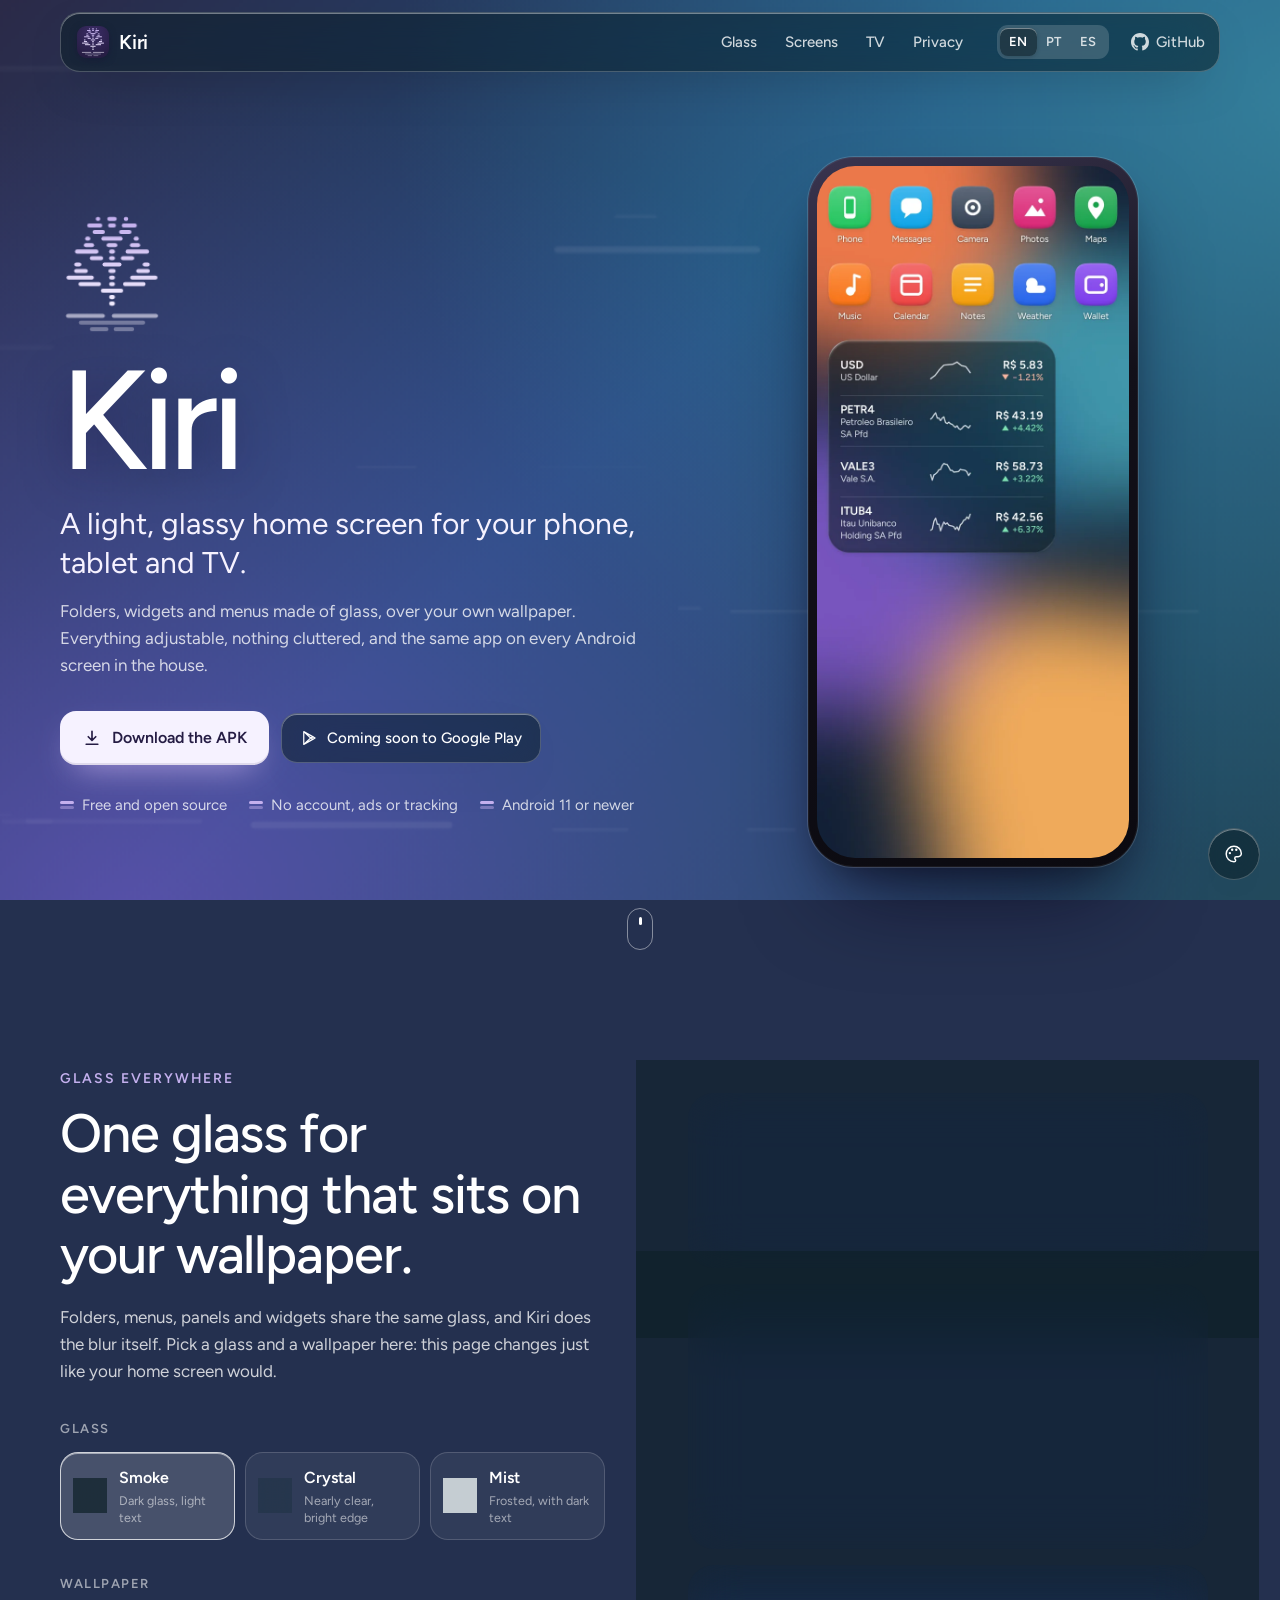
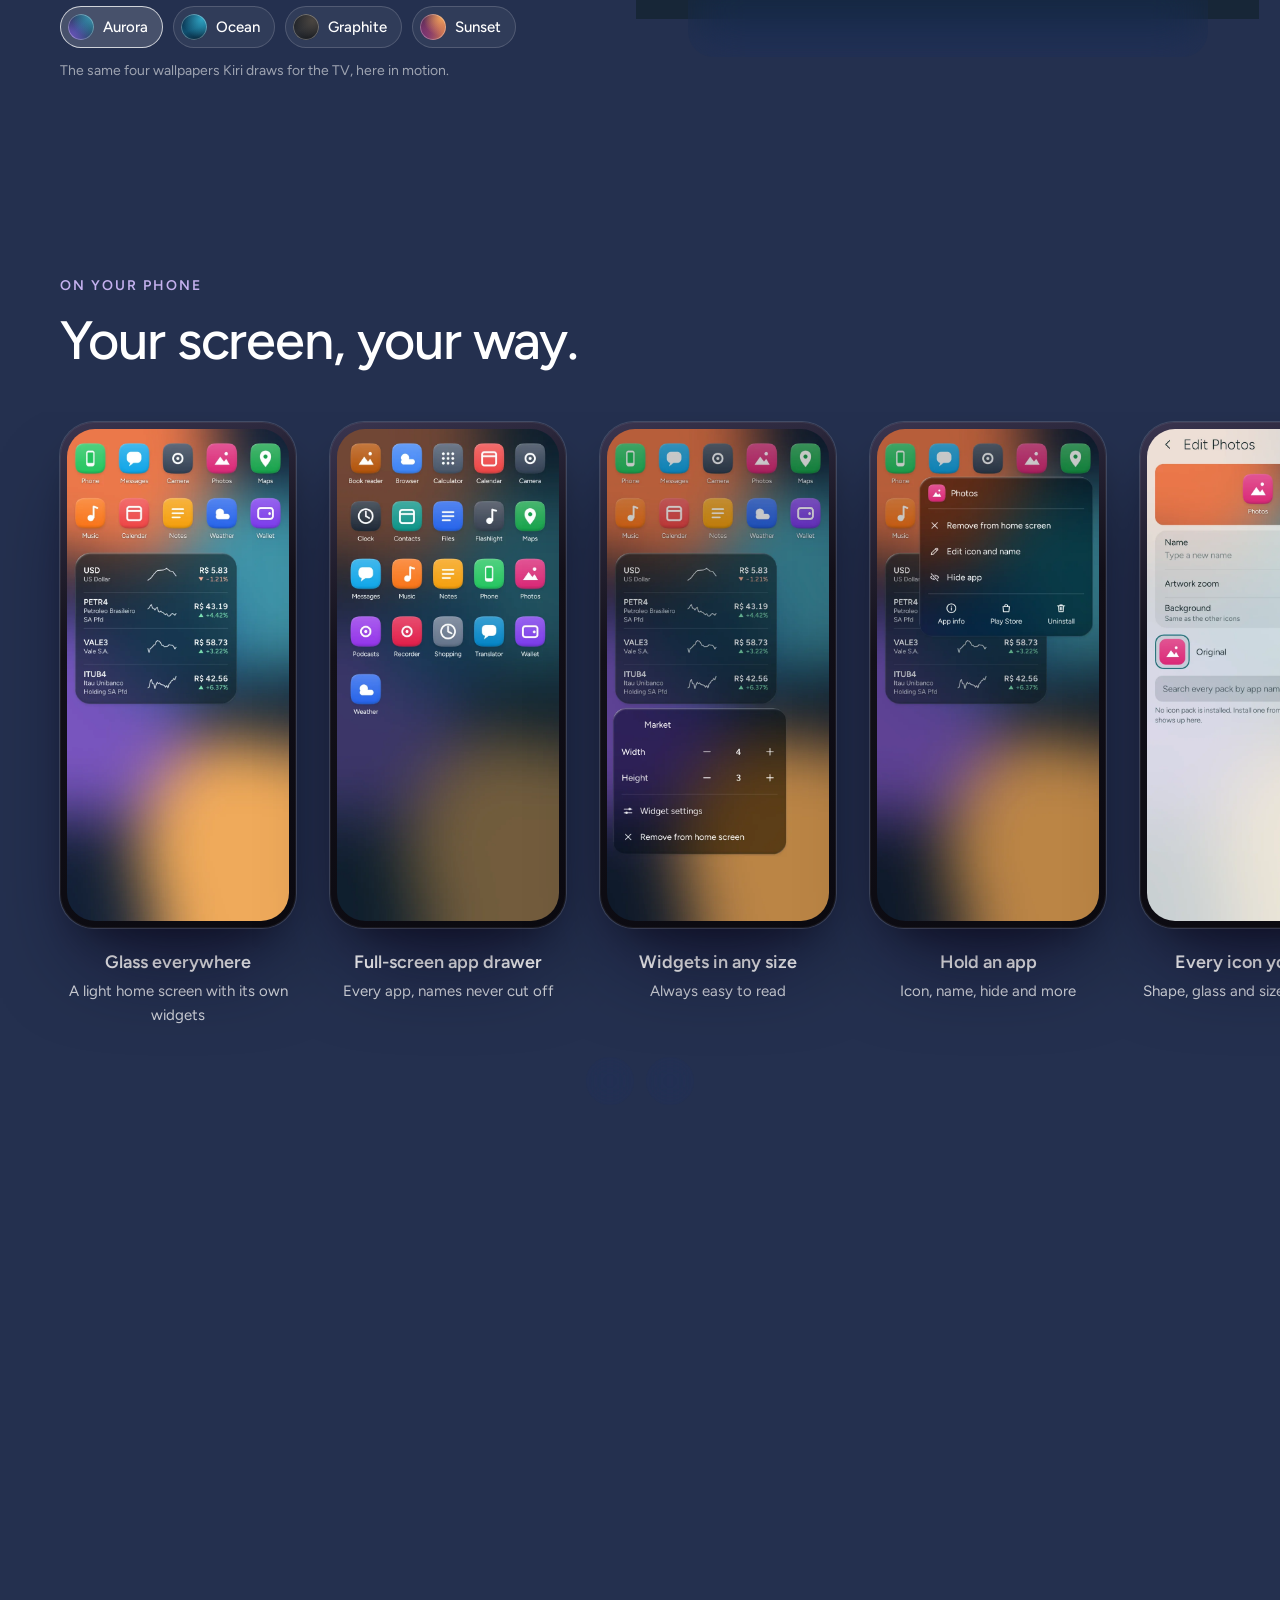
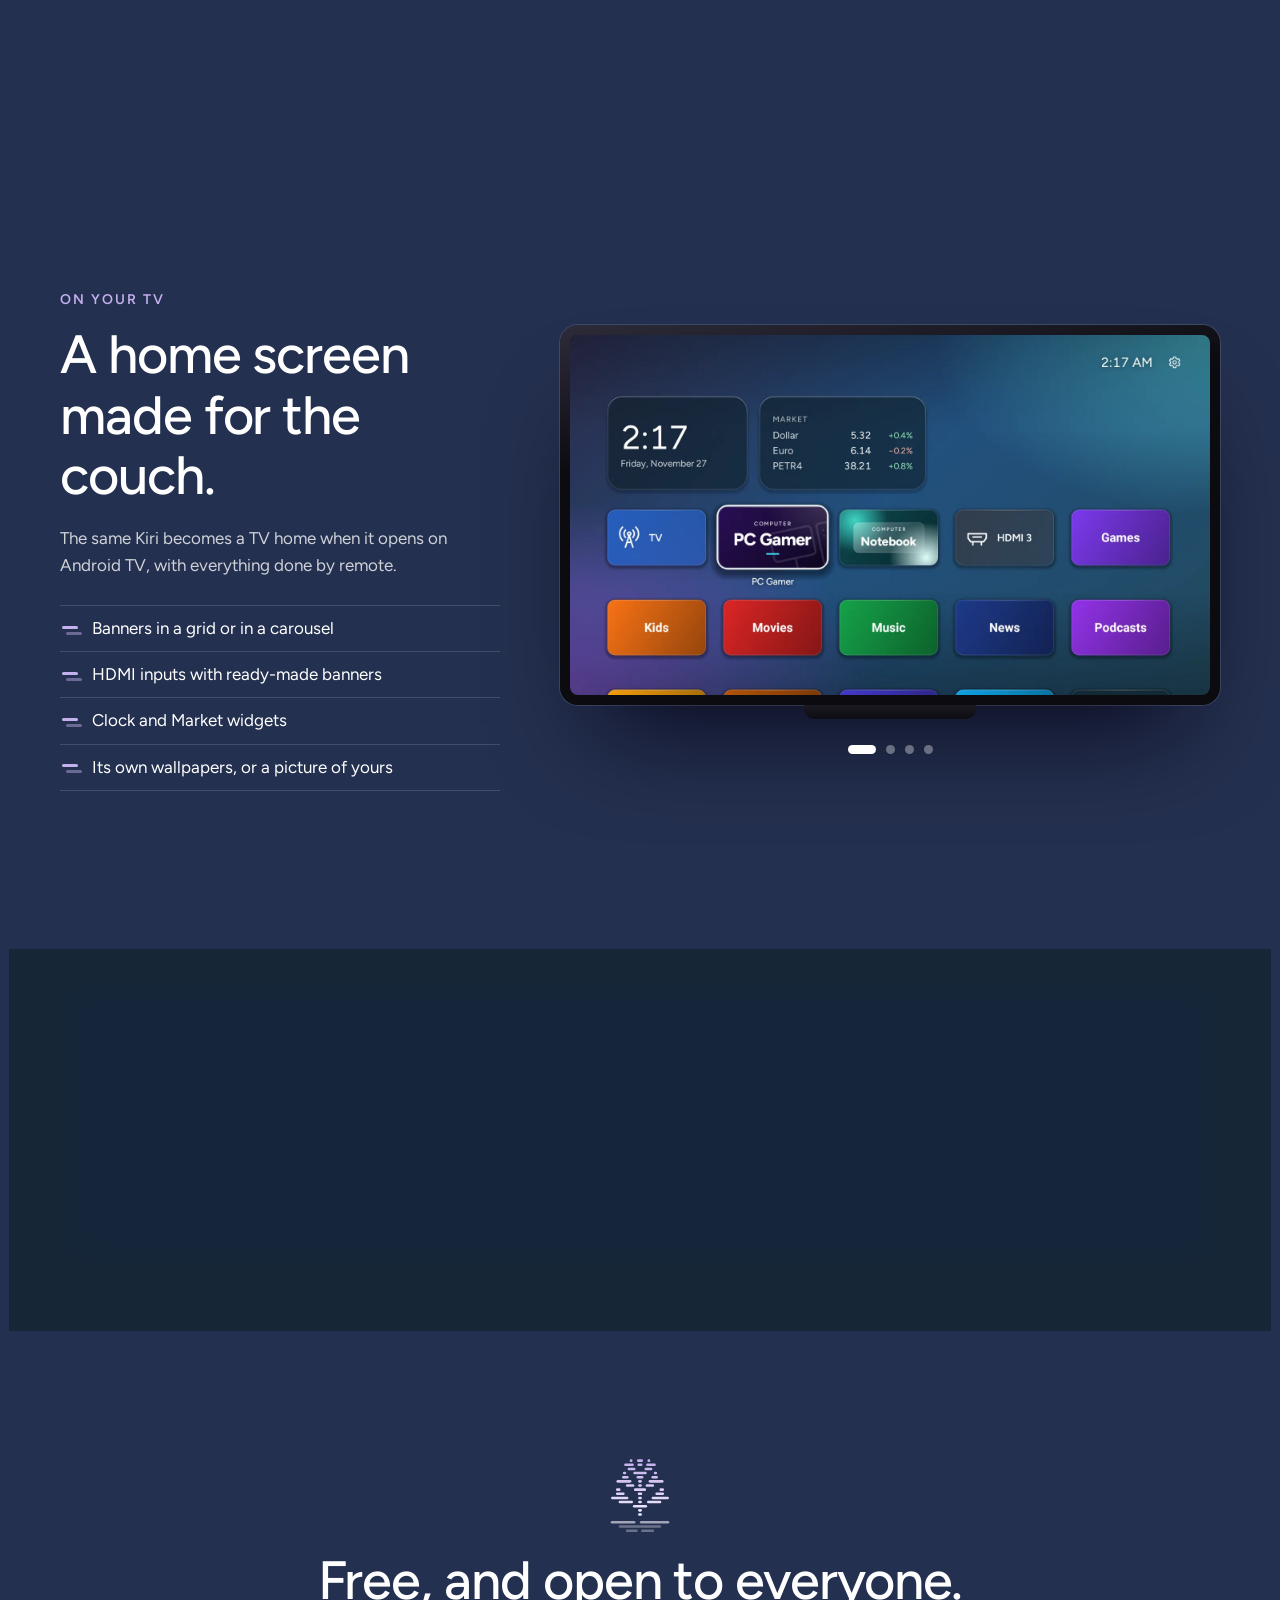
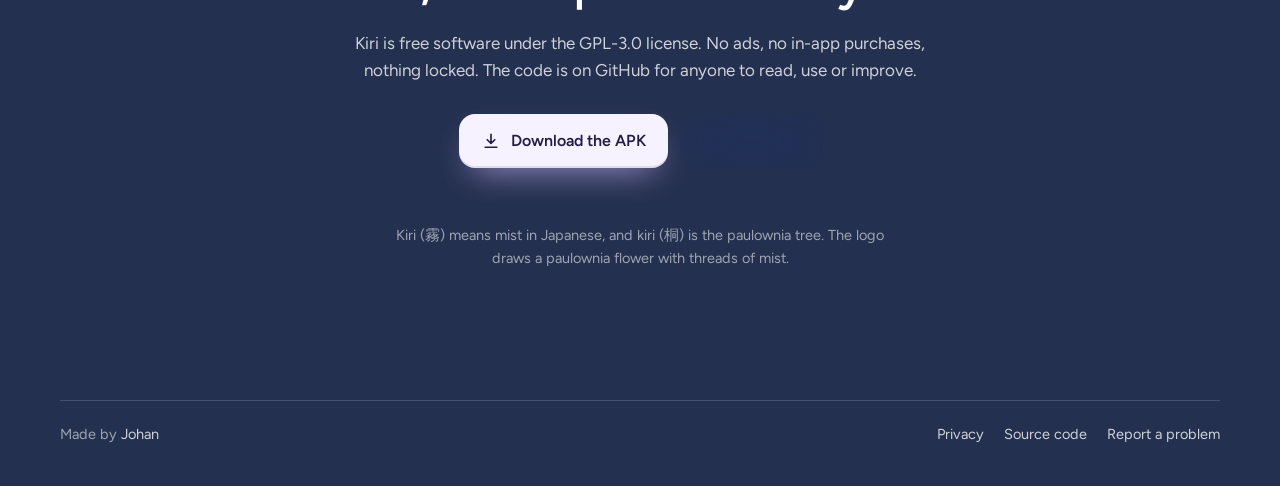
==== commit 7b5cd6a7: "Site: ajustes de layout (galeria, hero, ícone da marca) Co-Authored-By: Claude Opus 5.5 <noreply@ant" ====
--- a/site/index.html
+++ b/site/index.html
@@ -38,7 +38,7 @@
 <header class="top glass">
   <div class="wrap top-in">
     <a class="brand" href="#top" aria-label="Kiri">
-      <img src="assets/brand/logo.svg" alt="" width="30" height="30">
+      <img src="favicon.svg" alt="" width="32" height="32">
       <span>Kiri</span>
     </a>
     <nav class="nav" aria-label="Sections" data-i18n-aria="nav.label">
--- a/site/assets/site.css
+++ b/site/assets/site.css
@@ -97,8 +97,7 @@
 }
 .top-in { display: flex; align-items: center; gap: 22px; width: 100%; padding: 10px 14px 10px 16px; }
 .brand { display: flex; align-items: center; gap: 10px; text-decoration: none; font-weight: 600; font-size: 20px; letter-spacing: -.01em; }
-.brand img { width: 30px; height: 30px; }
-html[data-glass="nevoa"] .brand img { filter: brightness(.35) saturate(2.2) hue-rotate(-8deg); }
+.brand img { width: 32px; height: 32px; border-radius: 9px; box-shadow: 0 2px 8px -2px rgba(20, 10, 50, .5); }
 .nav { display: flex; gap: 4px; margin-left: auto; }
 .nav a { text-decoration: none; padding: 7px 12px; border-radius: 10px; color: var(--g-ink-soft); font-weight: 500; font-size: 15px; transition: background .2s, color .2s; }
 .nav a:hover { color: var(--g-ink); background: var(--g-line); }
@@ -109,7 +108,7 @@
 .gh:hover { color: var(--g-ink); }
 
 /* Hero. */
-.hero { position: relative; min-height: min(100svh, 980px); display: flex; flex-direction: column; justify-content: center; padding: 70px 0 90px; }
+.hero { position: relative; min-height: min(100svh, 940px); display: flex; flex-direction: column; justify-content: center; padding: 60px 0 80px; }
 .hero-in { display: grid; grid-template-columns: 1.1fr .9fr; align-items: center; gap: 60px; }
 .mark { width: 132px; height: 132px; margin: 0 0 18px -14px; }
 .mark svg { width: 100%; height: 100%; overflow: visible; }
@@ -158,12 +157,11 @@
   box-shadow: 0 0 0 1px rgba(255, 255, 255, .14), inset 0 0 0 1px rgba(255, 255, 255, .06), 0 50px 90px -30px rgba(10, 5, 30, .75), 0 20px 40px -20px rgba(0, 0, 0, .5);
 }
 .phone img { width: 100%; border-radius: 38px; background: #222; }
-.phone::after { content: ""; position: absolute; top: 20px; left: 50%; width: 11px; height: 11px; margin-left: -5.5px; border-radius: 50%; background: #050507; box-shadow: inset 0 0 0 2px #1c1a24; }
 .float { animation: float 9s ease-in-out infinite; }
 @keyframes float { 0%, 100% { transform: translateY(0) rotate(-1.2deg); } 50% { transform: translateY(-16px) rotate(.6deg); } }
 
 /* Sections. */
-.section { padding: 110px 0; scroll-margin-top: 80px; }
+.section { padding: 96px 0; scroll-margin-top: 80px; }
 .eyebrow { font-size: 14px; font-weight: 600; letter-spacing: .14em; text-transform: uppercase; color: var(--lilac); margin-bottom: 14px; }
 h2 { font-size: clamp(34px, 4.4vw, 54px); }
 .section-copy p:not(.eyebrow):not(.chooser-label):not(.note) { margin-top: 18px; color: var(--ink-soft); max-width: 32em; }
@@ -232,10 +230,9 @@
   scrollbar-width: none; overscroll-behavior-x: contain;
 }
 .gallery::-webkit-scrollbar { display: none; }
-.shot { flex: none; width: 270px; margin: 0; scroll-snap-align: center; }
-.shot .phone { max-width: none; padding: 7px; border-radius: 38px; }
-.shot .phone img { border-radius: 32px; }
-.shot .phone::after { top: 16px; width: 9px; height: 9px; margin-left: -4.5px; }
+.shot { flex: none; width: 236px; margin: 0; scroll-snap-align: center; }
+.shot .phone { max-width: none; padding: 7px; border-radius: 34px; }
+.shot .phone img { border-radius: 28px; }
 .shot figcaption { margin-top: 20px; text-align: center; }
 .shot figcaption b { display: block; font-weight: 600; font-size: 18px; }
 .shot figcaption span { display: block; color: var(--ink-soft); font-size: 15px; margin-top: 2px; }
@@ -323,7 +320,7 @@
 
 @media (max-width: 980px) {
   .hero-in, .glass-in, .tv-in { grid-template-columns: 1fr; gap: 56px; }
-  .hero { padding-top: 40px; }
+  .hero { padding-top: 30px; min-height: 0; }
   .hero-device { order: 2; }
   .phone { max-width: 290px; }
   .features { grid-template-columns: 1fr 1fr; }
